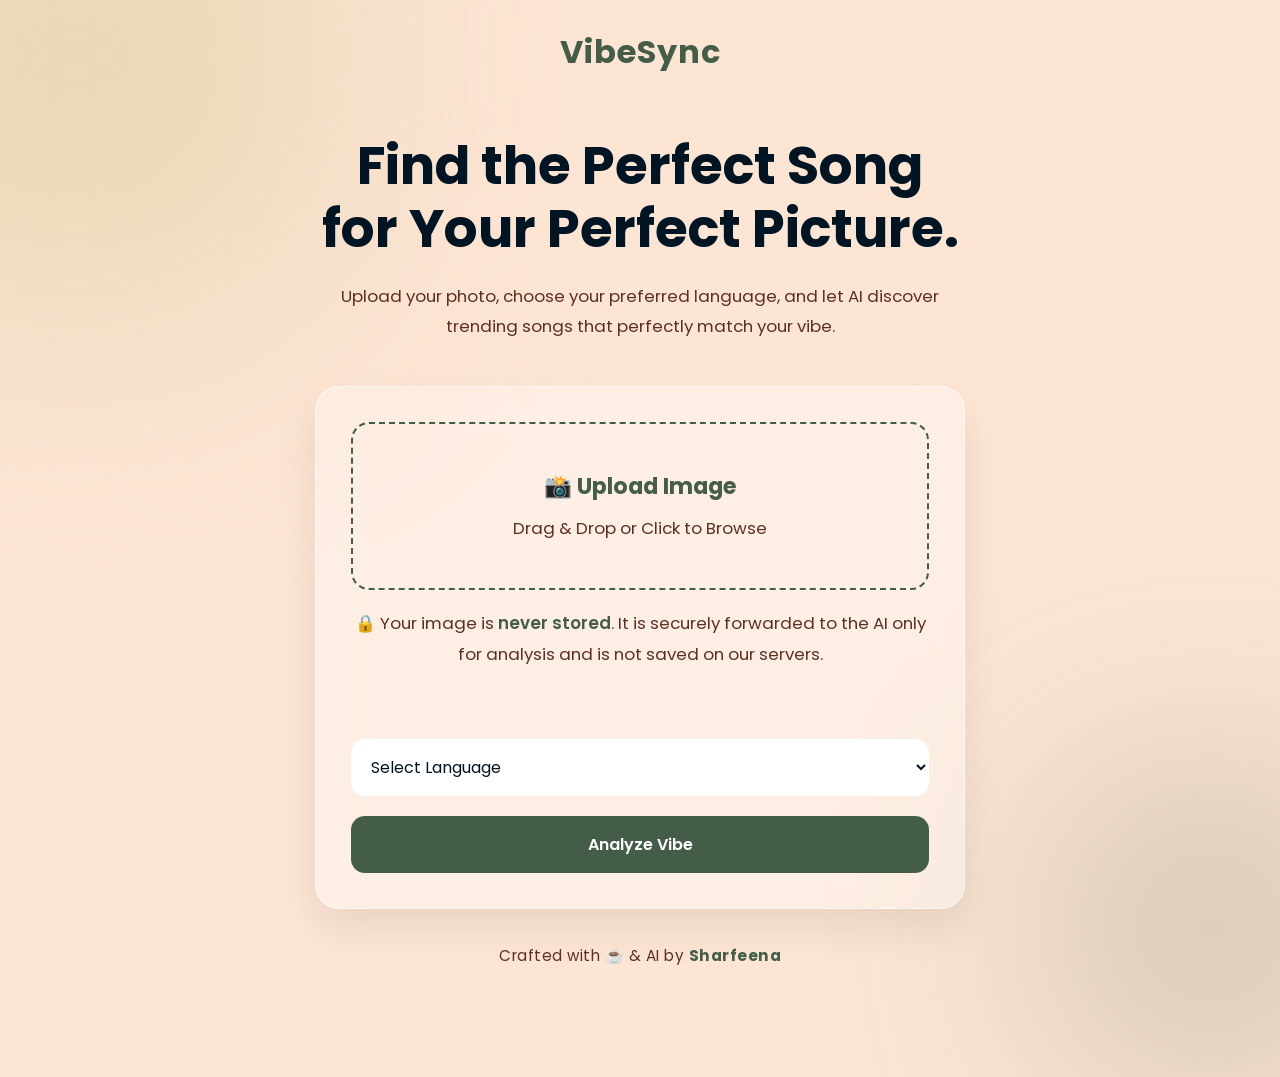
==== index.html @ 91b3786c "Initial Push" ====
<!DOCTYPE html>
<html lang="en">
<head>
    <meta charset="UTF-8">
    <meta name="viewport" content="width=device-width, initial-scale=1.0">

    <title>VibeSync</title>

    <!-- Google Font -->
    <link rel="preconnect" href="https://fonts.googleapis.com">
    <link rel="preconnect" href="https://fonts.gstatic.com" crossorigin>
    <link href="https://fonts.googleapis.com/css2?family=Poppins:wght@300;400;500;600;700&display=swap" rel="stylesheet">

    <link rel="stylesheet" href="style.css">
</head>

<body>

    <nav>
        <h2>VibeSync</h2>
    </nav>

    <main class="hero">

        <div class="hero-content">

            <h1>
                Find the Perfect Song
                <br>
                for Your Perfect Picture.
            </h1>

            <p>
                Upload your photo, choose your preferred language,
                and let AI discover trending songs that perfectly
                match your vibe.
            </p>

            <form class="upload-box">

    <label class="upload-area">

        <input
            type="file"
            id="imageInput"
            accept="image/*"
            hidden
        >

        <div class="upload-content">

            <h3>📸 Upload Image</h3>

            <p>
                Drag & Drop or Click to Browse
            </p>

        </div>

    </label>

    <p class="privacy-note">
        🔒 Your image is <strong>never stored</strong>. It is securely
        forwarded to the AI only for analysis and is not saved on our
        servers.
    </p>

    <select id="language">

        <option selected disabled>Select Language</option>

        <option>Malayalam</option>
        <option>English</option>
        <option>Hindi</option>
        <option>Tamil</option>
        <option>Telugu</option>
        <option>Kannada</option>
        <option>Korean</option>
        <option>Japanese</option>
        <option>Spanish</option>

    </select>

    <button type="submit">
        Analyze Vibe
    </button>

</form>

<div class="creator">
    Crafted with ☕ & AI by <span>Sharfeena</span>
</div>
        </div>

    </main>

    <script src="script.js"></script>

</body>
</html>
---- style.css ----
/* ---------- Google Font ---------- */

*{
    margin:0;
    padding:0;
    box-sizing:border-box;
    font-family:'Poppins',sans-serif;
}

body{

    background:#FDE5D4;
    color:#001524;
    min-height:100vh;
    overflow-x:hidden;
    position:relative;

}

/* ---------- Background Blur ---------- */

body::before{

    content:"";
    position:absolute;
    width:350px;
    height:350px;

    background:#D6CC99;
    filter:blur(140px);

    top:-120px;
    left:-100px;

    z-index:-2;

}

body::after{

    content:"";
    position:absolute;

    width:300px;
    height:300px;

    background:#445D48;
    opacity:.25;

    filter:blur(120px);

    bottom:-80px;
    right:-80px;

    z-index:-2;

}

/* ---------- Navbar ---------- */

nav{

    width:100%;
    display:flex;
    justify-content:center;
    align-items:center;

    padding:28px 8%;

}

nav h2{

    font-size:2rem;
    font-weight:700;
    color:#445D48;
    letter-spacing:1px;

}

/* ---------- Hero ---------- */

.hero{

    width:100%;
    min-height:85vh;

    display:flex;
    justify-content:center;
    align-items:center;

    padding:30px;

}

.hero-content{

    width:100%;
    max-width:650px;

    text-align:center;

}

/* ---------- Heading ---------- */

.hero h1{

    font-size:3.3rem;
    line-height:1.2;
    font-weight:700;

    margin-bottom:20px;

}

.hero p{

    color:#5E3023;

    font-size:1.05rem;

    line-height:1.8;

    margin-bottom:45px;

}

/* ---------- Upload Card ---------- */

.upload-box{

    background:rgba(255,255,255,.35);

    backdrop-filter:blur(20px);

    border:1px solid rgba(255,255,255,.5);

    border-radius:24px;

    padding:35px;

    box-shadow:

        0 20px 40px rgba(0,0,0,.08);

}

/* ---------- Upload Area ---------- */

.upload-area{

    border:2px dashed #445D48;

    border-radius:18px;

    padding:45px;

    display:block;

    cursor:pointer;

    transition:.35s;

}

.upload-area:hover{

    background:#D6CC99;

    transform:translateY(-4px);

}

.upload-content h3{

    font-size:1.4rem;

    color:#445D48;

    margin-bottom:10px;

}

.upload-content p{

    margin:0;
    color:#5E3023;

}

/* ---------- Select ---------- */

select{

    width:100%;

    margin-top:25px;

    padding:16px;

    border:none;

    border-radius:14px;

    outline:none;

    font-size:1rem;

    background:white;

    color:#001524;

    cursor:pointer;

}

/* ---------- Button ---------- */

button{

    width:100%;

    margin-top:20px;

    padding:16px;

    border:none;

    border-radius:14px;

    background:#445D48;

    color:white;

    font-size:1rem;

    font-weight:600;

    cursor:pointer;

    transition:.3s;

}

button:hover{

    background:#5E3023;

    transform:translateY(-3px);

}

/* ---------- Responsive ---------- */

@media(max-width:768px){

.hero h1{

    font-size:2.4rem;

}

.hero p{

    font-size:.95rem;

}

.upload-box{

    padding:25px;

}

.upload-area{

    padding:35px;

}

}
/* Privacy */

.privacy-note{

    margin-top:18px;
    margin-bottom:5px;

    font-size:.9rem;
    line-height:1.6;

    color:#5E3023;

}

.privacy-note strong{

    color:#445D48;
    font-weight:600;

}

/* Creator */

.creator{

    margin-top:35px;

    text-align:center;

    font-size:.95rem;

    color:#5E3023;

    letter-spacing:.5px;

}

.creator span{

    color:#445D48;

    font-weight:700;

    position:relative;

}

.creator span::after{

    content:"";

    position:absolute;

    left:0;
    bottom:-3px;

    width:100%;
    height:2px;

    background:#445D48;

    transform:scaleX(0);

    transform-origin:left;

    transition:.35s;

}

.creator:hover span::after{

    transform:scaleX(1);

}
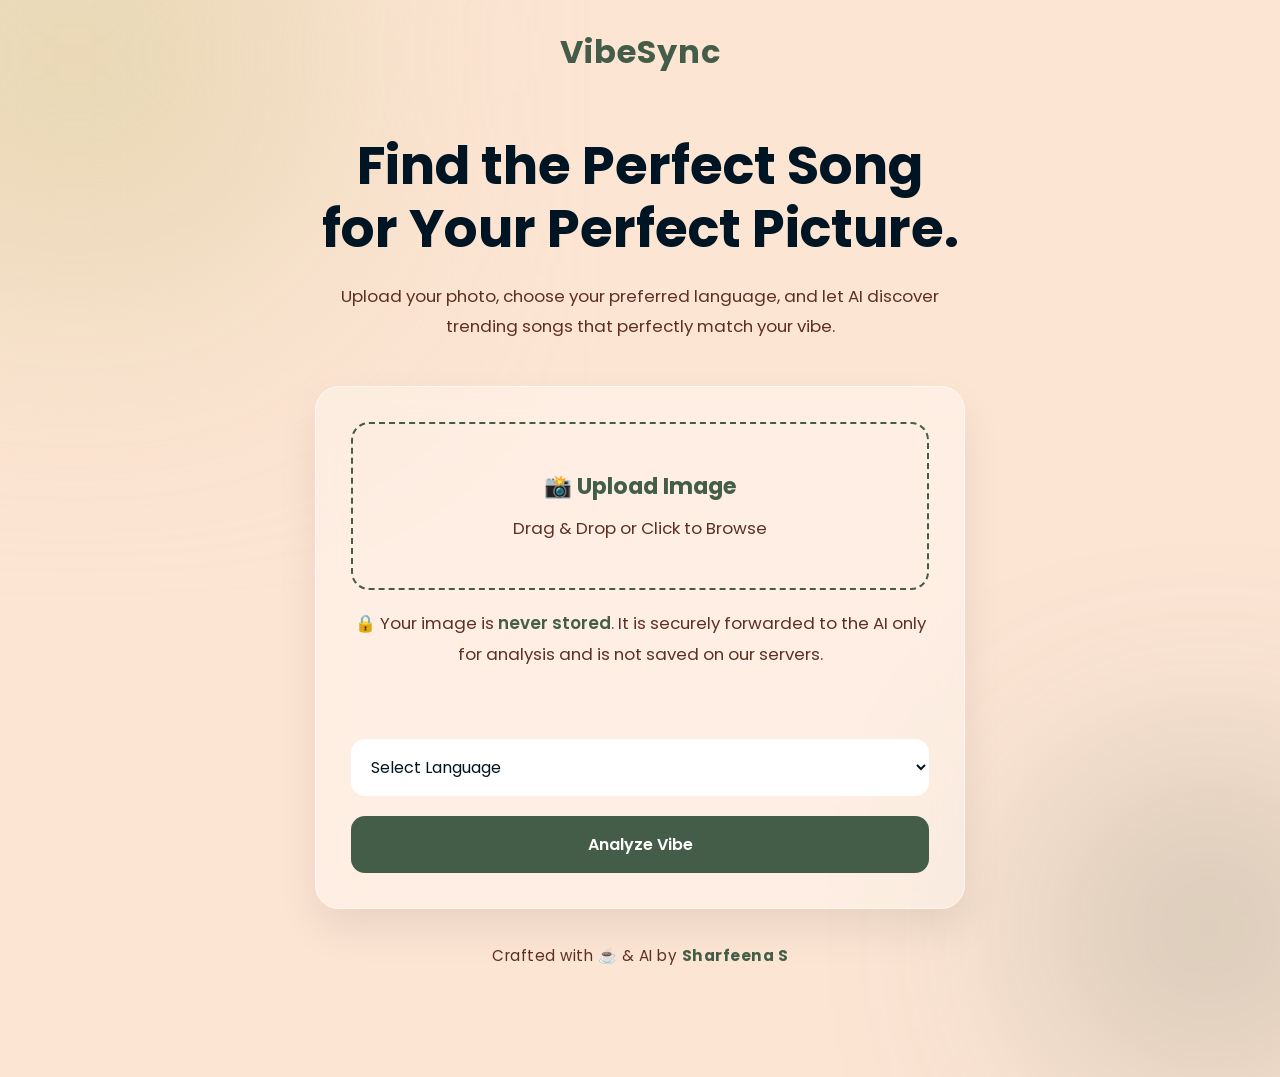
==== commit fff2df10: "html file" ====
--- a/index.html
+++ b/index.html
@@ -88,7 +88,7 @@
 </form>
 
 <div class="creator">
-    Crafted with ☕ & AI by <span>Sharfeena</span>
+    Crafted with ☕ & AI by <span>Sharfeena S</span>
 </div>
         </div>
 
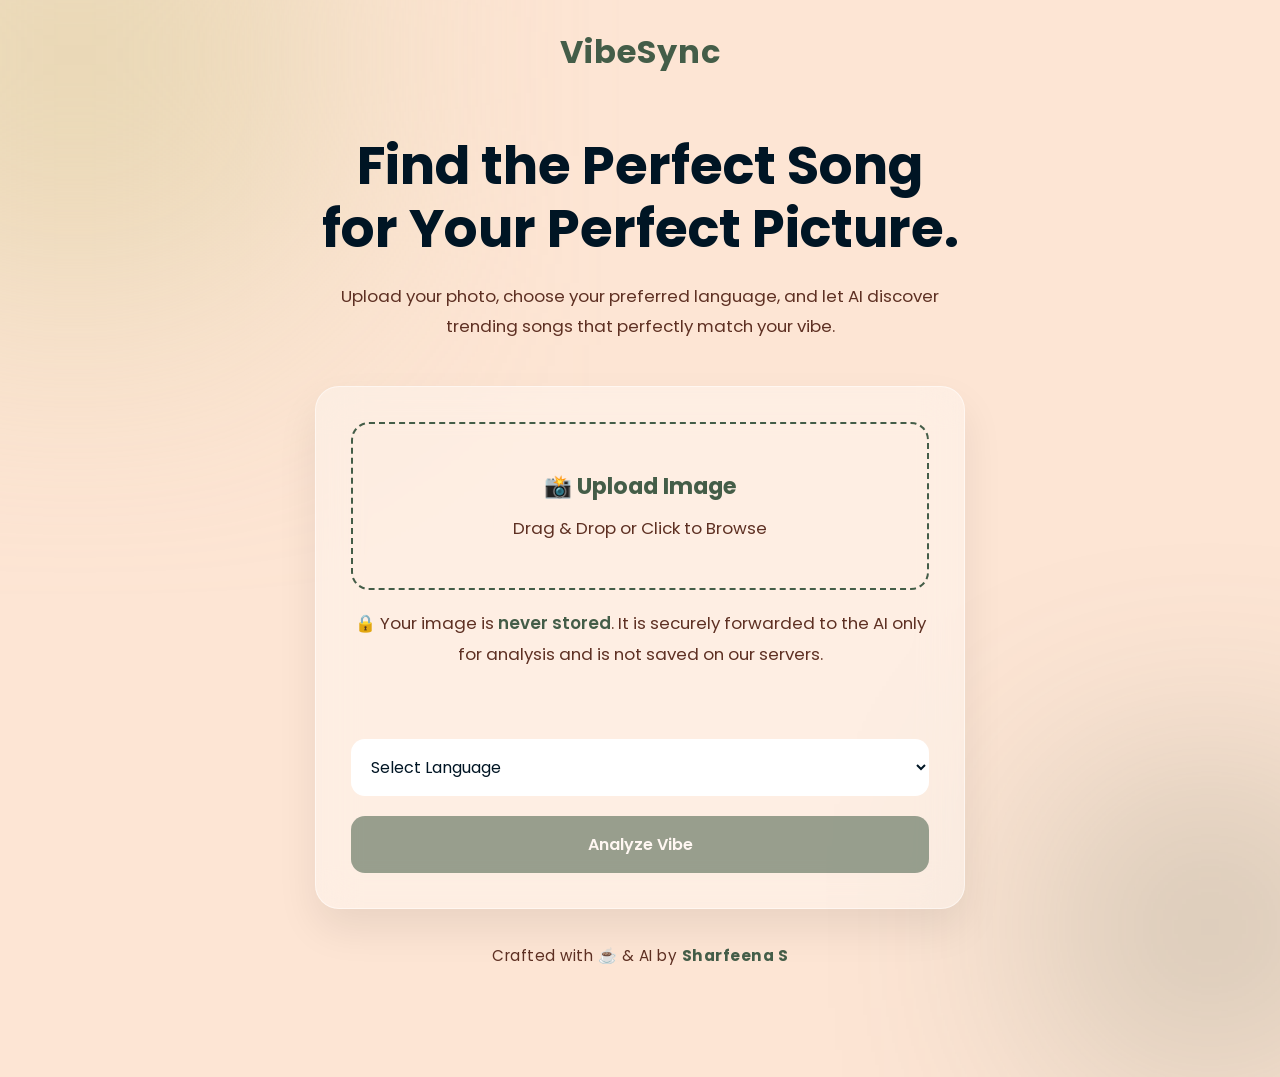
==== commit c5e657a9: "script" ====
--- a/index.html
+++ b/index.html
@@ -49,13 +49,15 @@
 
         <div class="upload-content">
 
-            <h3>📸 Upload Image</h3>
+    <img id="preview" src="" alt="Preview">
 
-            <p>
-                Drag & Drop or Click to Browse
-            </p>
+    <h3 id="uploadTitle">📸 Upload Image</h3>
 
-        </div>
+    <p id="uploadText">
+        Drag & Drop or Click to Browse
+    </p>
+
+</div>
 
     </label>
 
@@ -81,9 +83,9 @@
 
     </select>
 
-    <button type="submit">
-        Analyze Vibe
-    </button>
+    <button id="analyzeBtn" type="submit" disabled>
+    Analyze Vibe
+</button>
 
 </form>
 
--- a/style.css
+++ b/style.css
@@ -353,4 +353,34 @@
 
     transform:scaleX(1);
 
+}
+#preview{
+
+    display:none;
+
+    width:180px;
+    max-height:220px;
+
+    object-fit:cover;
+
+    border-radius:16px;
+
+    margin:0 auto 20px;
+
+    box-shadow:0 10px 25px rgba(0,0,0,.15);
+
+}
+
+button:disabled{
+
+    opacity:.55;
+    cursor:not-allowed;
+
+}
+
+button:disabled:hover{
+
+    transform:none;
+    background:#445D48;
+
 }
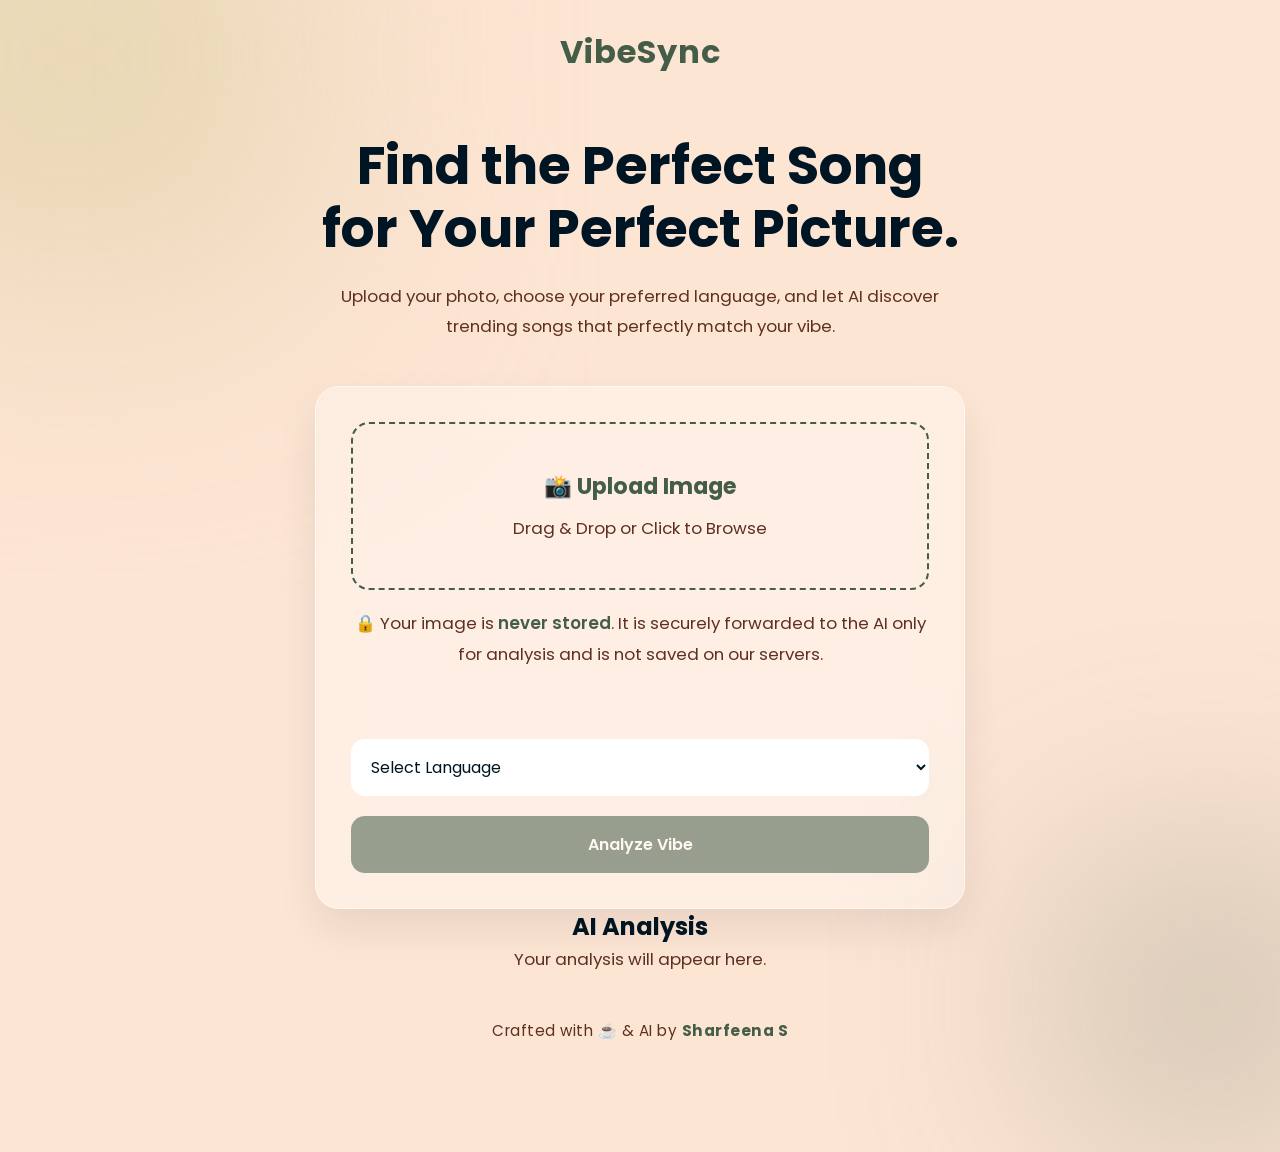
==== commit fc94f2b7: "html file" ====
--- a/index.html
+++ b/index.html
@@ -88,7 +88,10 @@
 </button>
 
 </form>
-
+<div id="result" class="result-card">
+    <h2>AI Analysis</h2>
+    <p>Your analysis will appear here.</p>
+</div>
 <div class="creator">
     Crafted with ☕ & AI by <span>Sharfeena S</span>
 </div>
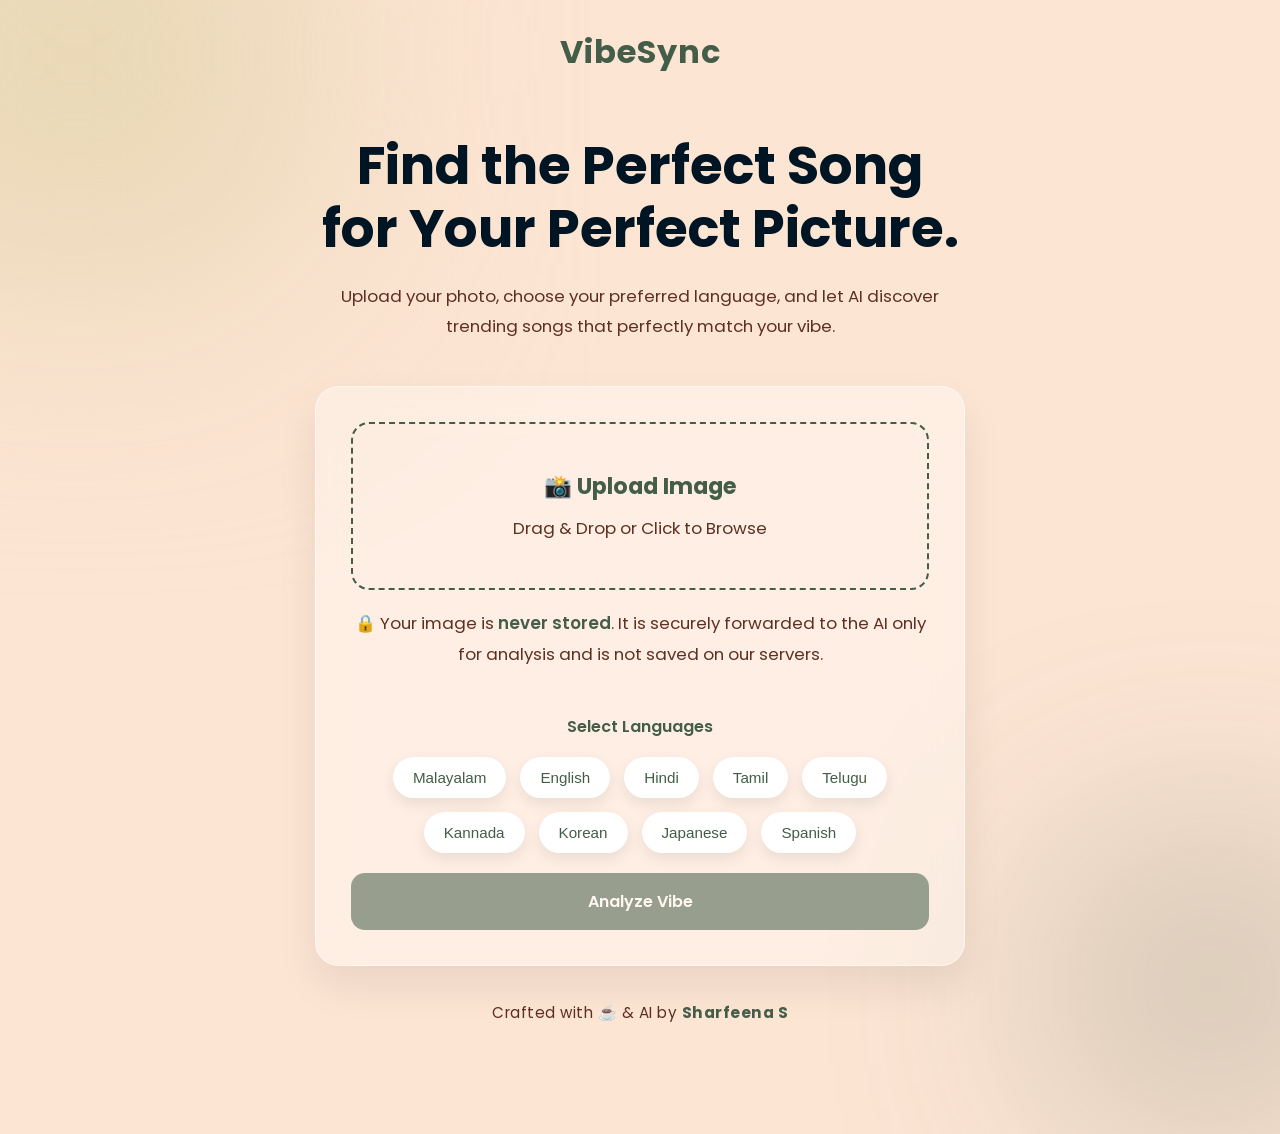
==== commit 90c63693: "bubbles" ====
--- a/index.html
+++ b/index.html
@@ -67,21 +67,25 @@
         servers.
     </p>
 
-    <select id="language">
+    <div class="language-section">
 
-        <option selected disabled>Select Language</option>
+    <h3>Select Languages</h3>
 
-        <option>Malayalam</option>
-        <option>English</option>
-        <option>Hindi</option>
-        <option>Tamil</option>
-        <option>Telugu</option>
-        <option>Kannada</option>
-        <option>Korean</option>
-        <option>Japanese</option>
-        <option>Spanish</option>
+    <div class="language-container">
 
-    </select>
+        <button type="button" class="language-chip">Malayalam</button>
+        <button type="button" class="language-chip">English</button>
+        <button type="button" class="language-chip">Hindi</button>
+        <button type="button" class="language-chip">Tamil</button>
+        <button type="button" class="language-chip">Telugu</button>
+        <button type="button" class="language-chip">Kannada</button>
+        <button type="button" class="language-chip">Korean</button>
+        <button type="button" class="language-chip">Japanese</button>
+        <button type="button" class="language-chip">Spanish</button>
+
+    </div>
+
+</div>
 
     <button id="analyzeBtn" type="submit" disabled>
     Analyze Vibe
--- a/style.css
+++ b/style.css
@@ -217,7 +217,7 @@
 
 /* ---------- Button ---------- */
 
-button{
+#analyzeBtn{
 
     width:100%;
 
@@ -240,6 +240,30 @@
     cursor:pointer;
 
     transition:.3s;
+
+}
+
+#analyzeBtn:hover{
+
+    background:#5E3023;
+
+    transform:translateY(-3px);
+
+}
+
+#analyzeBtn:disabled{
+
+    opacity:.55;
+
+    cursor:not-allowed;
+
+}
+
+#analyzeBtn:disabled:hover{
+
+    background:#445D48;
+
+    transform:none;
 
 }
 
@@ -377,10 +401,131 @@
     cursor:not-allowed;
 
 }
+.result-card{
+
+    margin-top:40px;
+
+    background:rgba(255,255,255,.35);
+
+    backdrop-filter:blur(20px);
+
+    border-radius:20px;
+
+    padding:25px;
+
+    box-shadow:0 10px 30px rgba(0,0,0,.08);
+
+    text-align:left;
+
+    display:none;
+
+}
+
+.result-card h2{
+
+    color:#445D48;
+
+    margin-bottom:15px;
+
+}
+
+.result-card p{
+
+    color:#5E3023;
+
+    line-height:1.7;
+
+}
 
 button:disabled:hover{
 
     transform:none;
     background:#445D48;
 
+}
+/* ---------- Language Chips ---------- */
+
+.language-section{
+
+    margin-top:28px;
+
+}
+
+.language-section h3{
+
+    margin-bottom:18px;
+
+    color:#445D48;
+
+    font-size:1rem;
+
+    font-weight:600;
+
+}
+
+.language-container{
+
+    display: flex;
+
+    flex-wrap: wrap;
+
+    justify-content: center;
+
+    gap: 14px;
+
+    margin-top: 15px;
+
+}
+
+.language-chip{
+
+    width: auto;
+
+    display: inline-flex;
+
+    align-items: center;
+    justify-content: center;
+
+    flex: 0 0 auto;
+
+    background: white;
+
+    border: none;
+
+    padding: 12px 20px;
+
+    border-radius: 999px;
+
+    cursor: pointer;
+
+    color: #445D48;
+
+    font-size: .95rem;
+
+    font-weight: 500;
+
+    transition: .3s ease;
+
+    box-shadow: 0 6px 15px rgba(0,0,0,.08);
+
+    margin: 0;
+
+}
+
+.language-chip:hover{
+
+    transform:translateY(-2px);
+
+    background:#D6CC99;
+
+}
+
+.language-chip.active{
+
+    background:#445D48;
+
+    color:white;
+
+    transform:scale(1.05);
+
 }
